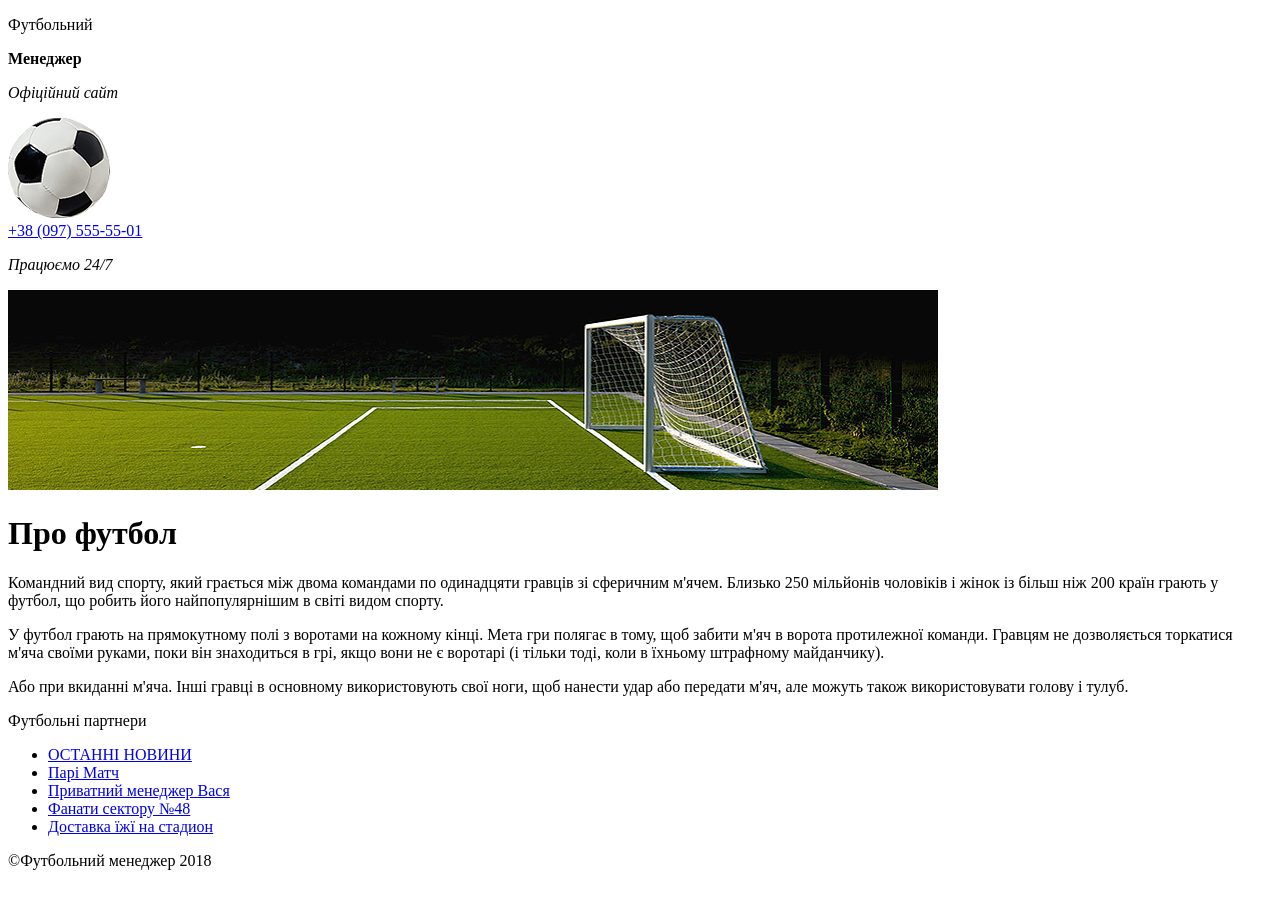
==== index.html @ c417543b "all add" ====
<!DOCTYPE html>
<html lang="en">
<head>
    <meta charset="UTF-8">
    <meta name="viewport" content="width=device-width, initial-scale=1.0">
    <title>Document</title>
</head>
<body>
    <header>
        <div>
                  <p>Футбольний</p>
      <p><b>Менеджер</b></p>
      <p><i>Офіційний сайт</i></p>
        <img src="img/ball.png" alt="Футбольний Мяч">
        </div>

        <div>
            <a href="tel:+380975555501">+38 (097) 555-55-01</a>
           <p><i>Працюємо 24/7</i> </p> 
        </div>
        <img src="img/picture.png" alt="Футбольне поле">
    </header>

    <main>
        <h1>Про футбол</h1>
        <p>
            Командний вид спорту, який грається між двома командами по одинадцяти гравців зі сферичним м'ячем. Близько 250 мільйонів чоловіків і жінок із більш ніж 200 країн грають у футбол, що робить його найпопулярнішим в світі видом спорту.
            </p>
         <p>У футбол грають на прямокутному полі з воротами на кожному кінці. Мета гри полягає в тому, щоб забити м'яч в ворота протилежної команди. Гравцям не дозволяється торкатися м'яча своїми руками, поки він знаходиться в грі, якщо вони не є воротарі (і тільки тоді, коли в їхньому штрафному майданчику). </p>
        <p>Або при вкиданні м'яча. Інші гравці в основному використовують свої ноги, щоб нанести удар або передати м'яч, але можуть також використовувати голову і тулуб.</p>
<aside>
    <nav>
        <p>Футбольні партнери</p>
        <ul>
            <li><a href="#">ОСТАННІ НОВИНИ</a></li>
            <li><a href="#">Парі Матч</a></li>
            <li><a href="#">Приватний менеджер Вася</a></li>
            <li><a href="#">Фанати сектору №48</a></li>
            <li><a href="#">Доставка їжї на стадион</a></li>
        </ul>
    </nav>
</aside>
    </main>

    <footer>
        <p> &copy;Футбольний менеджер 2018</p>
    </footer>
</body>
</html>
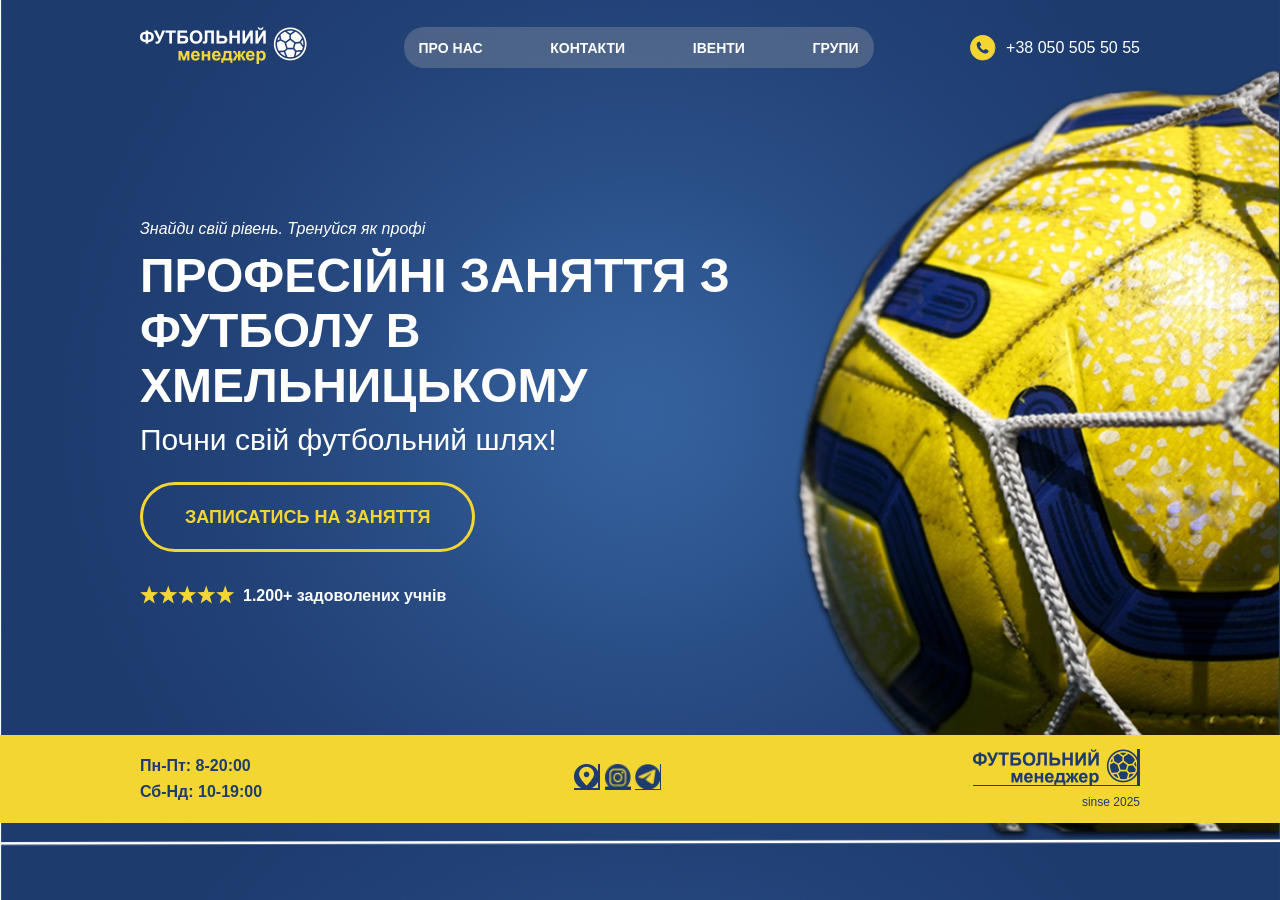
==== commit d827dbea: "full project" ====
--- a/index.html
+++ b/index.html
@@ -1,49 +1,69 @@
 <!DOCTYPE html>
-<html lang="en">
+<html lang="ua">
+
 <head>
     <meta charset="UTF-8">
     <meta name="viewport" content="width=device-width, initial-scale=1.0">
     <title>Document</title>
+    <link rel="stylesheet" href="css/style.css">
 </head>
+
 <body>
-    <header>
+    <div class="wrapper">
         <div>
-                  <p>Футбольний</p>
-      <p><b>Менеджер</b></p>
-      <p><i>Офіційний сайт</i></p>
-        <img src="img/ball.png" alt="Футбольний Мяч">
+            <div class="header-line flex-between">
+                <div>
+                    <a href="#">
+                        <img src="img/logo.png" alt="Логотип">
+                    </a>
+                </div>
+                <nav class="aboutUs">
+                    <ul class="menu flex-between">
+                        <li>Про нас</li>
+                        <li>Контакти</li>
+                        <li>Івенти</li>
+                        <li>Групи</li>
+                    </ul>
+                </nav>
+                <div class="phone">
+                    <img src="img/phone svg.png" alt="Телефон">
+                    <a href="tel:+380505055055">+38 050 505 50 55</a>
+                </div>
+            </div>
         </div>
+        <div class="main">
+            <p><i>Знайди свій рівень. Тренуйся як профі</i></p>
+            <h1>Професійні заняття з футболу в Хмельницькому</h1>
+            <p class="desc">Почни свій футбольний шлях!</p>
+            <p><a href="#">Записатись на заняття</a></p>
+            <div class="star-block">
+                <img src="img/zirochka.png" alt="Зірочка">
+                <img src="img/zirochka.png" alt="Зірочка">
+                <img src="img/zirochka.png" alt="Зірочка">
+                <img src="img/zirochka.png" alt="Зірочка">
+                <img src="img/zirochka.png" alt="Зірочка">
+                <p><b>1.200+ задоволених учнів</b></p>
+            </div>
+        </div>
+    </div>
+    <div class="footer">
+        <div class="wrapper flex-between">
+            <div class="grapfic">
+                <p class="first">Пн-Пт: 8-20:00</p>
+                <p>Сб-Нд: 10-19:00</p>
+            </div>
+            <div class="network">
+                <a href="#"><img src="img/geo svg.png" alt="Геопозиція"></a>
+                <a href="#"><img src="img/inst svg.png" alt="Інстаграм"></a>
+                <a href="#"><img src="img/tg svg.png" alt="Телеграм"></a>
+            </div>
+            <div class="logo" id="footer-logo">
+                <img src="img/logofoot.png" alt="Логотип">
+                <p class="since">sinse 2025</p>
+            </div>
+        </div>
+    </div>
 
-        <div>
-            <a href="tel:+380975555501">+38 (097) 555-55-01</a>
-           <p><i>Працюємо 24/7</i> </p> 
-        </div>
-        <img src="img/picture.png" alt="Футбольне поле">
-    </header>
+</body>
 
-    <main>
-        <h1>Про футбол</h1>
-        <p>
-            Командний вид спорту, який грається між двома командами по одинадцяти гравців зі сферичним м'ячем. Близько 250 мільйонів чоловіків і жінок із більш ніж 200 країн грають у футбол, що робить його найпопулярнішим в світі видом спорту.
-            </p>
-         <p>У футбол грають на прямокутному полі з воротами на кожному кінці. Мета гри полягає в тому, щоб забити м'яч в ворота протилежної команди. Гравцям не дозволяється торкатися м'яча своїми руками, поки він знаходиться в грі, якщо вони не є воротарі (і тільки тоді, коли в їхньому штрафному майданчику). </p>
-        <p>Або при вкиданні м'яча. Інші гравці в основному використовують свої ноги, щоб нанести удар або передати м'яч, але можуть також використовувати голову і тулуб.</p>
-<aside>
-    <nav>
-        <p>Футбольні партнери</p>
-        <ul>
-            <li><a href="#">ОСТАННІ НОВИНИ</a></li>
-            <li><a href="#">Парі Матч</a></li>
-            <li><a href="#">Приватний менеджер Вася</a></li>
-            <li><a href="#">Фанати сектору №48</a></li>
-            <li><a href="#">Доставка їжї на стадион</a></li>
-        </ul>
-    </nav>
-</aside>
-    </main>
-
-    <footer>
-        <p> &copy;Футбольний менеджер 2018</p>
-    </footer>
-</body>
 </html>
--- a/css/style.css
+++ b/css/style.css
@@ -0,0 +1,149 @@
+body {
+    margin: 0;
+    font-family: Arial;
+    background: url(../img/bg.png) center / cover;
+    color: #fff;
+}
+
+p {
+    margin: 0;
+}
+
+.flex-between {
+    display: flex;
+    justify-content: space-between;
+    align-items: center;
+}
+
+.menu {
+    list-style: none;
+    margin: 0;
+    padding: 0;
+}
+
+.wrapper {
+    max-width: 1000px;
+    width: 100%;
+    margin: 0 auto;
+    padding: 0 20px;
+}
+
+.header-line {
+    padding: 27px 0;
+}
+
+.logo {
+    max-width: 167px;
+    width: 100%;
+}
+
+.logo img {
+    width: 100%;
+}
+
+.aboutUs {
+    max-width: 440px;
+    width: 100%;
+    padding: 12.5px 15px;
+    border-radius: 20px;
+    background: rgba(172, 172, 170, .302);
+}
+
+.aboutUs li {
+    font-size: 14px;
+    text-transform: uppercase;
+    font-weight: bold;
+}
+
+.phone {
+    display: flex;
+    align-items: center;
+}
+
+.phone a {
+    color: #fff;
+    font-size: 16px;
+    text-decoration: none;
+    margin-left: 10px;
+}
+
+.main {
+    padding: 125px 0 130px;
+}
+
+.main i {
+    font-size: 16px;
+}
+
+.main h1 {
+    margin: 10px 0;
+    max-width: 700px;
+    font-size: 48px;
+    text-transform: uppercase;
+    font-weight: bold;
+}
+
+.desc {
+    font-size: 30px;
+    margin-bottom: 25px;
+}
+
+.main a {
+    display: inline-block;
+    border: 3px solid #f4d633;
+    padding: 21.5px 42px;
+    font-size: 18px;
+    color: #f4d633;
+    text-transform: uppercase;
+    text-decoration: none;
+    font-weight: bold;
+    box-sizing: border-box;
+    border-radius: 35px;
+    margin-bottom: 32px;
+}
+
+.star-block {
+    display: flex;
+    align-items: center;
+}
+
+.star-block p {
+    margin-top: 3px;
+    margin-left: 8px;
+}
+
+.footer {
+    background: #f4d633;
+}
+
+.grapfic p {
+    font-size: 16px;
+    font-weight: bold;
+    color: #1e3c6f;
+}
+
+.first {
+    margin-bottom: 8px;
+}
+
+.network {
+    display: inline-block;
+    text-decoration: none;
+}
+
+.network img {
+    width: 100%;
+    width: 26px;
+    height: 26px;
+}
+
+.since {
+    text-align: right;
+    font-size: 12px;
+    color: #1e3c6f;
+    margin-top: 5px;
+}
+
+.footer {
+    padding: 14px 0;
+}
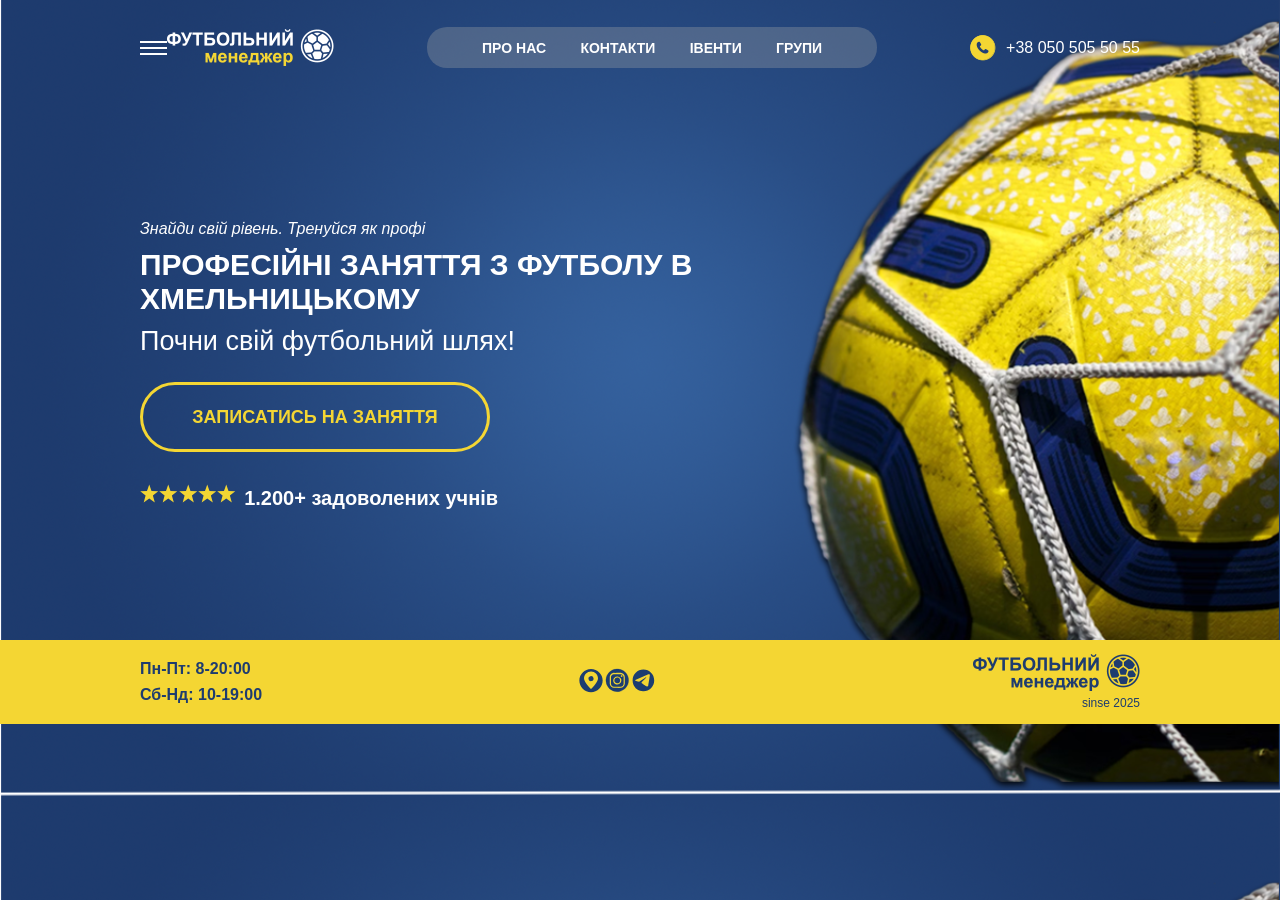
==== commit b6340cf8: "Problem" ====
--- a/index.html
+++ b/index.html
@@ -11,18 +11,21 @@
 <body>
     <div class="wrapper">
         <div>
-            <div class="header-line flex-between">
-                <div>
-                    <a href="#">
-                        <img src="img/logo.png" alt="Логотип">
-                    </a>
+            <div class="header-line flex-between adaptive">
+                <div class="flex">
+                    <div><span class="burger-menu"></span></div>
+                    <div>
+                        <a href="#">
+                            <img src="img/logo.png" alt="Логотип">
+                        </a>
+                    </div>
                 </div>
                 <nav class="aboutUs">
                     <ul class="menu flex-between">
-                        <li>Про нас</li>
-                        <li>Контакти</li>
-                        <li>Івенти</li>
-                        <li>Групи</li>
+                        <li><a href="">Про нас</a></li>
+                        <li><a href="">Контакти</a></li>
+                        <li><a href="">Івенти</a></li>
+                        <li><a href="">Групи</a></li>
                     </ul>
                 </nav>
                 <div class="phone">
@@ -35,30 +38,32 @@
             <p><i>Знайди свій рівень. Тренуйся як профі</i></p>
             <h1>Професійні заняття з футболу в Хмельницькому</h1>
             <p class="desc">Почни свій футбольний шлях!</p>
-            <p><a href="#">Записатись на заняття</a></p>
+            <p class="button"><a href="#">Записатись на заняття</a></p>
             <div class="star-block">
-                <img src="img/zirochka.png" alt="Зірочка">
-                <img src="img/zirochka.png" alt="Зірочка">
-                <img src="img/zirochka.png" alt="Зірочка">
-                <img src="img/zirochka.png" alt="Зірочка">
-                <img src="img/zirochka.png" alt="Зірочка">
-                <p><b>1.200+ задоволених учнів</b></p>
+                <div class="stars">
+                    <img src="img/zirochka.png" alt="Зірочка">
+                    <img src="img/zirochka.png" alt="Зірочка">
+                    <img src="img/zirochka.png" alt="Зірочка">
+                    <img src="img/zirochka.png" alt="Зірочка">
+                    <img src="img/zirochka.png" alt="Зірочка">
+                </div>
+                <p class="uchni"><b>1.200+ задоволених учнів</b></p>
             </div>
         </div>
     </div>
     <div class="footer">
-        <div class="wrapper flex-between">
+        <div class="wrapper flex-between adaptivefoot">
             <div class="grapfic">
                 <p class="first">Пн-Пт: 8-20:00</p>
                 <p>Сб-Нд: 10-19:00</p>
             </div>
             <div class="network">
-                <a href="#"><img src="img/geo svg.png" alt="Геопозиція"></a>
-                <a href="#"><img src="img/inst svg.png" alt="Інстаграм"></a>
-                <a href="#"><img src="img/tg svg.png" alt="Телеграм"></a>
+                <a href=""><span class="span1"></span></a>
+                <a href=""><span class="span2"></span></a>
+                <a href=""><span class="span3"></span></a>
             </div>
             <div class="logo" id="footer-logo">
-                <img src="img/logofoot.png" alt="Логотип">
+                <a href=""><img src="img/footer-logo.png" alt="Логотип"></a>
                 <p class="since">sinse 2025</p>
             </div>
         </div>
--- a/css/style.css
+++ b/css/style.css
@@ -1,3 +1,7 @@
+html {
+    font-size: 1px;
+}
+
 body {
     margin: 0;
     font-family: Arial;
@@ -13,6 +17,19 @@
     display: flex;
     justify-content: space-between;
     align-items: center;
+    row-gap: 20rem;
+}
+
+.adaptive {
+    flex-direction: column;
+    justify-content: center;
+}
+
+@media screen and (min-width: 920px) {
+    .adaptive {
+        flex-direction: row;
+        justify-content: space-between;
+    }
 }
 
 .menu {
@@ -22,18 +39,51 @@
 }
 
 .wrapper {
-    max-width: 1000px;
-    width: 100%;
+    max-width: 1000rem;
     margin: 0 auto;
-    padding: 0 20px;
+    padding: 0 20rem;
 }
 
 .header-line {
-    padding: 27px 0;
+    padding: 27rem 0;
+}
+
+.burger-menu {
+    width: 27rem;
+    height: 2rem;
+    background: white;
+    position: relative;
+    display: block;
+}
+
+.burger-menu::before {
+    content: '';
+    width: 27rem;
+    height: 2rem;
+    background: white;
+    position: absolute;
+    display: block;
+    top: 6rem;
+}
+
+.burger-menu::after {
+    content: '';
+    width: 27rem;
+    height: 2rem;
+    background: white;
+    position: absolute;
+    display: block;
+    top: -6rem;
+}
+
+div.flex {
+    display: flex;
+    justify-content: space-between;
+    align-items: center;
 }
 
 .logo {
-    max-width: 167px;
+    max-width: 167rem;
     width: 100%;
 }
 
@@ -42,17 +92,33 @@
 }
 
 .aboutUs {
-    max-width: 440px;
+    display: none;
+    max-width: 340rem;
     width: 100%;
-    padding: 12.5px 15px;
-    border-radius: 20px;
+    padding: 12.5rem 55rem;
+    border-radius: 20rem;
     background: rgba(172, 172, 170, .302);
 }
 
-.aboutUs li {
-    font-size: 14px;
+.aboutUs a {
+    font-size: 14rem;
     text-transform: uppercase;
     font-weight: bold;
+    color: #ffffff;
+    font-family: arial;
+    text-decoration: none;
+    transition: 0.2s;
+}
+
+.aboutUs a:hover {
+    color: #f4d633;
+    text-decoration: underline;
+}
+
+@media screen and (min-width: 440px) {
+    .aboutUs {
+        display: block;
+    }
 }
 
 .phone {
@@ -62,88 +128,143 @@
 
 .phone a {
     color: #fff;
-    font-size: 16px;
-    text-decoration: none;
-    margin-left: 10px;
+    font-size: 16rem;
+    text-decoration: none;
+    margin-left: 10rem;
+    transition: 0.2s;
+}
+
+.phone a:hover {
+    color: #f4d633;
 }
 
 .main {
-    padding: 125px 0 130px;
+    padding: 125rem 0 130rem;
 }
 
 .main i {
-    font-size: 16px;
+    font-size: 16rem;
 }
 
 .main h1 {
-    margin: 10px 0;
-    max-width: 700px;
-    font-size: 48px;
+    margin: 10rem 0;
+    max-width: 700rem;
+    font-size: 30rem;
     text-transform: uppercase;
     font-weight: bold;
 }
 
 .desc {
-    font-size: 30px;
-    margin-bottom: 25px;
+    font-size: 27rem;
+    margin-bottom: 25rem;
+}
+
+.uchni {
+    font-size: 20rem;
 }
 
 .main a {
-    display: inline-block;
-    border: 3px solid #f4d633;
-    padding: 21.5px 42px;
-    font-size: 18px;
+    display: block;
+    border: 3rem solid #f4d633;
+    padding: 21.5rem 20rem;
+    font-size: 18rem;
     color: #f4d633;
     text-transform: uppercase;
     text-decoration: none;
     font-weight: bold;
     box-sizing: border-box;
-    border-radius: 35px;
-    margin-bottom: 32px;
+    border-radius: 35rem;
+    margin-bottom: 32rem;
+    transition: 0.2s;
+    text-align: center;
+}
+
+.button {
+    max-width: 350rem;
+}
+
+.main a:hover {
+    color: #315c98;
+    background-color: #f4d633;
 }
 
 .star-block {
     display: flex;
-    align-items: center;
+    align-items: start;
+    flex-direction: column;
+    column-gap: 8rem;
+    row-gap: 9rem;
 }
 
 .star-block p {
-    margin-top: 3px;
-    margin-left: 8px;
-}
-
-.footer {
-    background: #f4d633;
+    margin-top: 3rem;
+}
+
+@media screen and (min-width: 410px) {
+    .star-block {
+        display: flex;
+        flex-direction: row;
+    }
 }
 
 .grapfic p {
-    font-size: 16px;
+    font-size: 16rem;
     font-weight: bold;
     color: #1e3c6f;
 }
 
 .first {
-    margin-bottom: 8px;
+    margin-bottom: 8rem;
 }
 
 .network {
-    display: inline-block;
-    text-decoration: none;
-}
-
-.network img {
-    width: 100%;
-    width: 26px;
-    height: 26px;
+    display: flex;
+    text-decoration: none;
 }
 
 .since {
     text-align: right;
-    font-size: 12px;
+    font-size: 12rem;
     color: #1e3c6f;
-    margin-top: 5px;
+    margin-top: 5rem;
 }
 
 .footer {
-    padding: 14px 0;
-}
+    padding: 14rem 0;
+    background: #f4d633;
+}
+
+.adaptivefoot {
+    flex-direction: column;
+}
+
+@media screen and (min-width: 500px) {
+    .adaptivefoot {
+        flex-direction: row;
+    }
+}
+
+.span1 {
+    display: block;
+    background: url(/img/geo.svg);
+    width: 26rem;
+    height: 30rem;
+    background-size: cover;
+    background-position: center;
+    margin-top: -2rem;
+}
+
+.span2 {
+    display: block;
+    background: url(/img/inst.svg);
+    width: 26rem;
+    height: 26rem;
+    background-repeat: no-repeat;
+}
+
+.span3 {
+    display: block;
+    background: url(/img/tg.svg);
+    width: 26rem;
+    height: 26rem;
+}
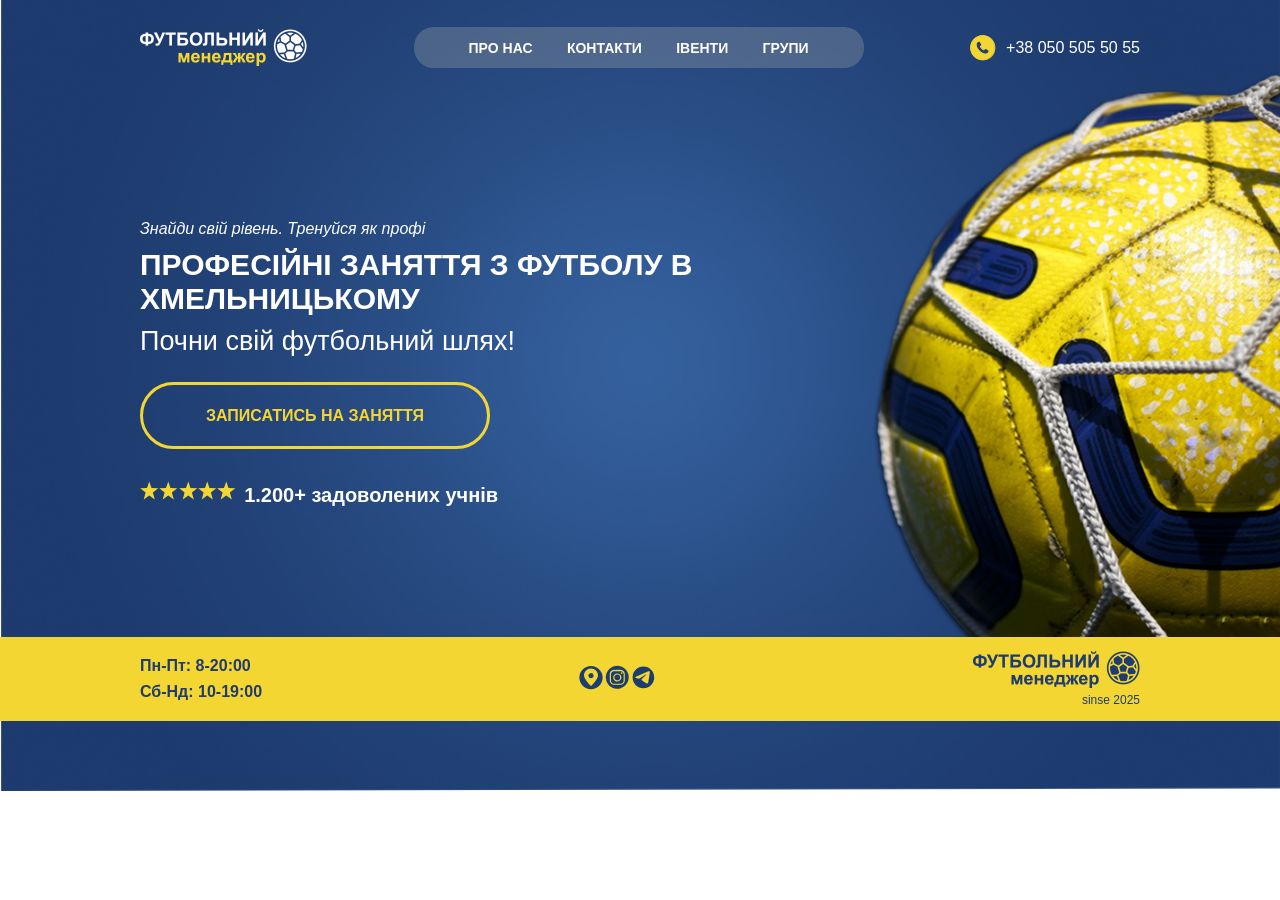
==== commit aa917aee: "Site done" ====
--- a/index.html
+++ b/index.html
@@ -4,7 +4,7 @@
 <head>
     <meta charset="UTF-8">
     <meta name="viewport" content="width=device-width, initial-scale=1.0">
-    <title>Document</title>
+    <title>Футбольний менеджер про футбол, зайняття</title>
     <link rel="stylesheet" href="css/style.css">
 </head>
 
@@ -13,7 +13,7 @@
         <div>
             <div class="header-line flex-between adaptive">
                 <div class="flex">
-                    <div><span class="burger-menu"></span></div>
+                    <span class="burger-menu"></span>
                     <div>
                         <a href="#">
                             <img src="img/logo.png" alt="Логотип">
@@ -22,9 +22,9 @@
                 </div>
                 <nav class="aboutUs">
                     <ul class="menu flex-between">
-                        <li><a href="">Про нас</a></li>
+                        <li><a href="footbal3.html">Про нас</a></li>
                         <li><a href="">Контакти</a></li>
-                        <li><a href="">Івенти</a></li>
+                        <li><a href="football2.html">Івенти</a></li>
                         <li><a href="">Групи</a></li>
                     </ul>
                 </nav>
--- a/css/style.css
+++ b/css/style.css
@@ -5,8 +5,41 @@
 body {
     margin: 0;
     font-family: Arial;
-    background: url(../img/bg.png) center / cover;
+    background: url(../img/backgr.png) center / cover no-repeat;
     color: #fff;
+    position: relative;
+}
+
+body::before {
+    content: "";
+    display: block;
+    position: absolute;
+    background: url(../img/backboll.png) no-repeat;
+    width: 100%;
+    height: 0%;
+    right: 0;
+    bottom: 0;
+    background-position: right;
+    z-index: -1;
+    background-size: contain;
+}
+
+@media screen and (min-width: 500px) {
+    body::before {
+        height: 60%;
+    }
+}
+
+@media screen and (min-width: 620px) {
+    body::before {
+        height: 80%;
+    }
+}
+
+@media screen and (min-width: 920px) {
+    body::before {
+        height: 90%;
+    }
 }
 
 p {
@@ -23,13 +56,6 @@
 .adaptive {
     flex-direction: column;
     justify-content: center;
-}
-
-@media screen and (min-width: 920px) {
-    .adaptive {
-        flex-direction: row;
-        justify-content: space-between;
-    }
 }
 
 .menu {
@@ -46,6 +72,13 @@
 
 .header-line {
     padding: 27rem 0;
+    align-items: end;
+}
+
+@media screen and (min-width: 920px) {
+    .header-line {
+        align-items: center;
+    }
 }
 
 .burger-menu {
@@ -76,7 +109,19 @@
     top: -6rem;
 }
 
+@media screen and (min-width: 920px) {
+    .adaptive {
+        flex-direction: row;
+        justify-content: space-between;
+    }
+
+    span.burger-menu {
+        display: none;
+    }
+}
+
 div.flex {
+    width: 100%;
     display: flex;
     justify-content: space-between;
     align-items: center;
@@ -115,9 +160,13 @@
     text-decoration: underline;
 }
 
-@media screen and (min-width: 440px) {
+@media screen and (min-width: 920px) {
     .aboutUs {
         display: block;
+    }
+
+    div.flex {
+        width: auto;
     }
 }
 
@@ -139,7 +188,13 @@
 }
 
 .main {
-    padding: 125rem 0 130rem;
+    padding: 40rem 0 70rem;
+}
+
+@media screen and (min-width: 920px) {
+    .main {
+        padding: 125rem 0 130rem;
+    }
 }
 
 .main i {
@@ -152,6 +207,19 @@
     font-size: 30rem;
     text-transform: uppercase;
     font-weight: bold;
+    text-shadow: none;
+}
+
+@media screen and (min-width: 620px) {
+    .main h1 {
+        text-shadow: 3px 1px 1px black;
+    }
+}
+
+@media screen and (min-width: 800px) {
+    .main h1 {
+        text-shadow: none;
+    }
 }
 
 .desc {
@@ -167,7 +235,7 @@
     display: block;
     border: 3rem solid #f4d633;
     padding: 21.5rem 20rem;
-    font-size: 18rem;
+    font-size: 16rem;
     color: #f4d633;
     text-transform: uppercase;
     text-decoration: none;
@@ -179,6 +247,12 @@
     text-align: center;
 }
 
+@media screen and (min-width: 350px) {
+    .maim a {
+        font-size: 18rem;
+    }
+}
+
 .button {
     max-width: 350rem;
 }
